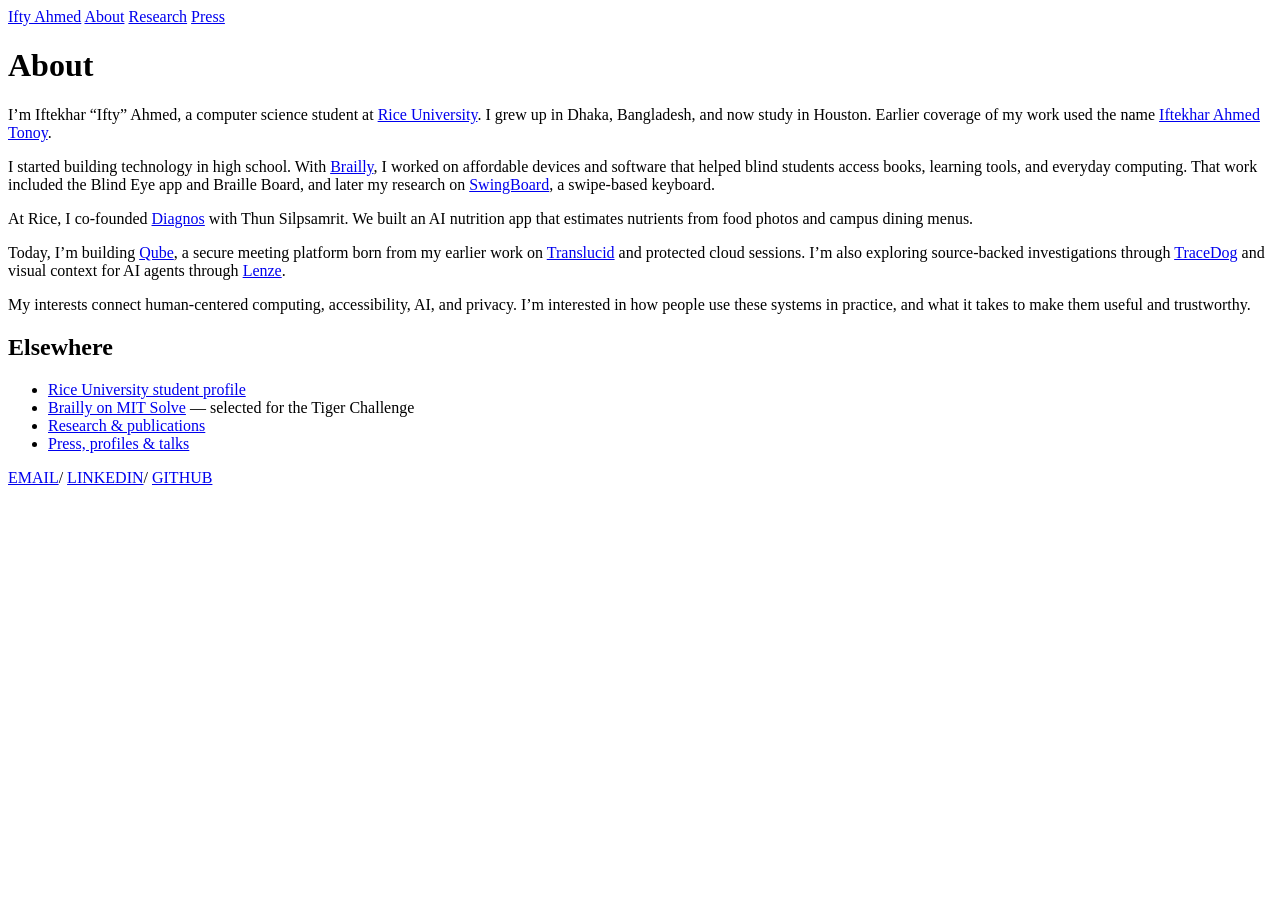
==== public/about/index.html @ 5ccd7718 "Expand founder stories and add Brailly project narrative" ====
<!doctype html>
<html lang="en">
<head>
  <meta charset="utf-8">
  <meta name="viewport" content="width=device-width, initial-scale=1">
  <title>About Iftekhar “Ifty” Ahmed</title>
  <meta name="description" content="The background of Iftekhar Ahmed (Ifty), formerly credited as Iftekhar Ahmed Tonoy: Brailly in Bangladesh, Diagnos at Rice, and current work on Qube and side projects TraceDog and Lenze.">
  <link rel="canonical" href="https://ahmedifty.com/about/">
  <meta property="og:title" content="About Iftekhar “Ifty” Ahmed">
  <meta property="og:description" content="The background of Iftekhar Ahmed (Ifty), formerly credited as Iftekhar Ahmed Tonoy: Brailly in Bangladesh, Diagnos at Rice, and current work on Qube and side projects TraceDog and Lenze.">
  <meta property="og:type" content="website">
  <meta property="og:url" content="https://ahmedifty.com/about/">
  <meta name="twitter:card" content="summary">
  <link rel="icon" href="/favicon.svg" type="image/svg+xml">
  <link rel="stylesheet" href="/style.css?v=20261014b">
  <script type="application/ld+json">{"@context": "https://schema.org", "@graph": [{"@type": "Person", "@id": "https://ahmedifty.com/#person", "name": "Iftekhar Ahmed", "alternateName": ["Ifty Ahmed", "Iftekhar Ahmed Tonoy", "Iftekhar “Ifty” Ahmed"], "url": "https://ahmedifty.com/", "description": "Computer science student at Rice University, building secure communication systems, AI tools, and accessible technology.", "affiliation": {"@type": "CollegeOrUniversity", "name": "Rice University", "url": "https://www.rice.edu/"}, "sameAs": ["https://profiles.rice.edu/student/iftekhar-ifty-ahmed", "https://solve.mit.edu/solutions/14005", "https://www.linkedin.com/in/iftekhar-ahmed-", "https://github.com/IftekharAhmedID", "https://www.researchgate.net/profile/Iftekhar-Ahmed-31"]}, {"@type": "ProfilePage", "@id": "https://ahmedifty.com/about/#webpage", "url": "https://ahmedifty.com/about/", "name": "About Iftekhar “Ifty” Ahmed", "mainEntity": {"@id": "https://ahmedifty.com/#person"}}]}</script>
</head>
<body>
  <main>
    <nav aria-label="Main navigation"><a href="/">Ifty Ahmed</a> <a href="/about/" aria-current="page">About</a> <a href="/research/">Research</a> <a href="/press/">Press</a></nav>
    <h1 class="page-title">About</h1>
    <p>I’m Iftekhar “Ifty” Ahmed, a computer science student at <a href="https://profiles.rice.edu/student/iftekhar-ifty-ahmed">Rice University</a>. I grew up in Dhaka, Bangladesh, and now study in Houston. Earlier coverage of my work used the name <a href="https://www.dhakatribune.com/science-technology-environment/189606/a-homegrown-app-help-assist-blind-people-with">Iftekhar Ahmed Tonoy</a>.</p>
    <p>I started building technology in high school. With <a href="/works/brailly/">Brailly</a>, I worked on affordable devices and software that helped blind students access books, learning tools, and everyday computing. That work included the Blind Eye app and Braille Board, and later my research on <a href="/research/">SwingBoard</a>, a swipe-based keyboard.</p>
    <p>At Rice, I co-founded <a href="/works/diagnos/">Diagnos</a> with Thun Silpsamrit. We built an AI nutrition app that estimates nutrients from food photos and campus dining menus.</p>
    <p>Today, I’m building <a href="/works/qube/">Qube</a>, a secure meeting platform born from my earlier work on <a href="/works/translucid/">Translucid</a> and protected cloud sessions. I’m also exploring source-backed investigations through <a href="/works/tracedog/">TraceDog</a> and visual context for AI agents through <a href="/works/lenze/">Lenze</a>.</p>
    <p>My interests connect human-centered computing, accessibility, AI, and privacy. I’m interested in how people use these systems in practice, and what it takes to make them useful and trustworthy.</p>
    <section class="section" aria-labelledby="elsewhere">
      <h2 id="elsewhere">Elsewhere</h2>
      <ul class="plain-list">
        <li><a href="https://profiles.rice.edu/student/iftekhar-ifty-ahmed">Rice University student profile</a></li>
        <li><a href="https://solve.mit.edu/solutions/14005">Brailly on MIT Solve</a> <span class="small">— selected for the Tiger Challenge</span></li>
        <li><a href="/research/">Research &amp; publications</a></li>
        <li><a href="/press/">Press, profiles &amp; talks</a></li>
      </ul>
    </section>
    <footer class="social" aria-label="Contact links">
      <a href="mailto:iatonoy@gmail.com">EMAIL</a><span aria-hidden="true">/</span>
      <a href="https://www.linkedin.com/in/iftekhar-ahmed-">LINKEDIN</a><span aria-hidden="true">/</span>
      <a href="https://github.com/IftekharAhmedID">GITHUB</a>
    </footer>
  </main>
</body>
</html>
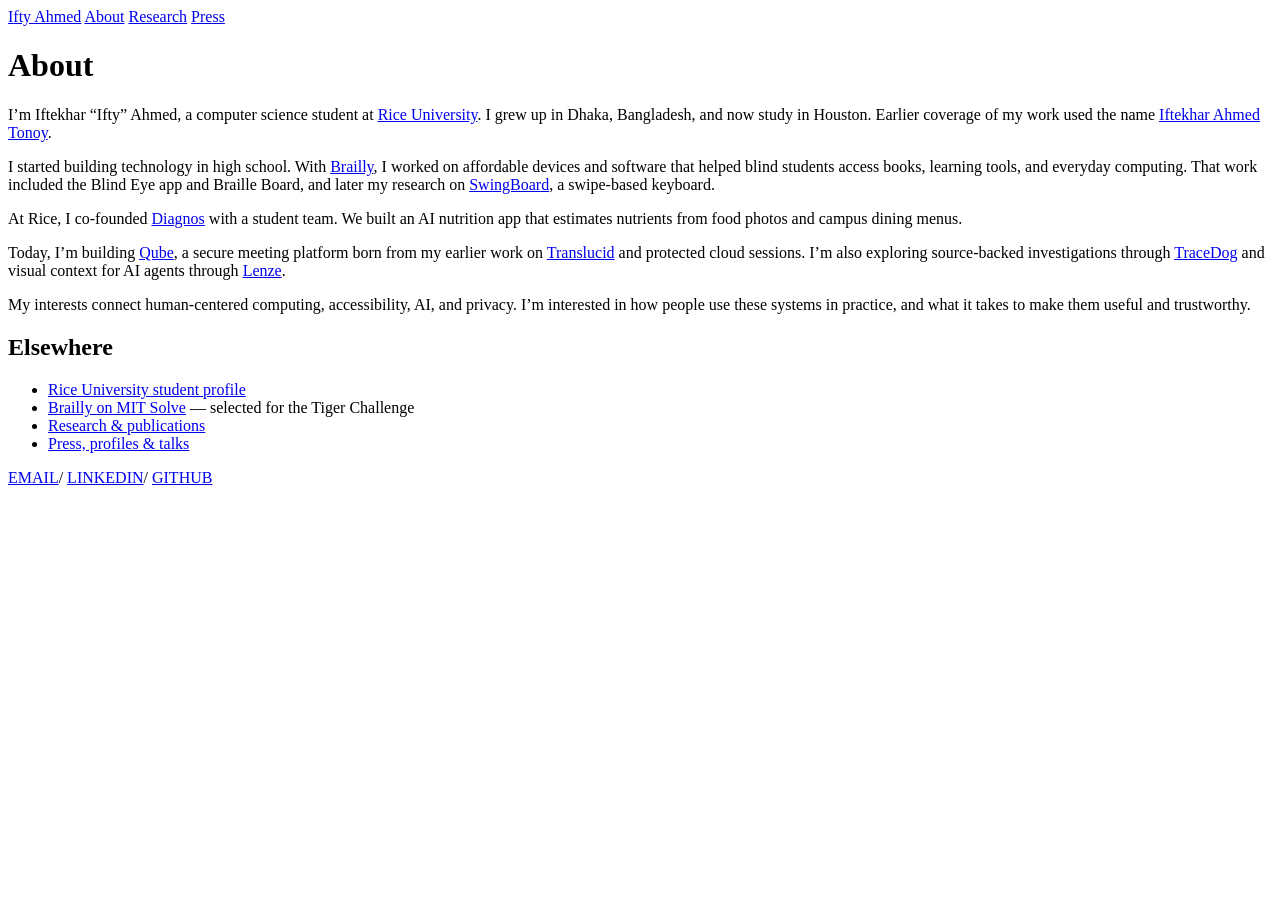
==== commit 836d6428: "Add Diagnos team origin and looping demo" ====
--- a/public/about/index.html
+++ b/public/about/index.html
@@ -12,7 +12,7 @@
   <meta property="og:url" content="https://ahmedifty.com/about/">
   <meta name="twitter:card" content="summary">
   <link rel="icon" href="/favicon.svg" type="image/svg+xml">
-  <link rel="stylesheet" href="/style.css?v=20261014b">
+  <link rel="stylesheet" href="/style.css?v=20261014-snapshots">
   <script type="application/ld+json">{"@context": "https://schema.org", "@graph": [{"@type": "Person", "@id": "https://ahmedifty.com/#person", "name": "Iftekhar Ahmed", "alternateName": ["Ifty Ahmed", "Iftekhar Ahmed Tonoy", "Iftekhar “Ifty” Ahmed"], "url": "https://ahmedifty.com/", "description": "Computer science student at Rice University, building secure communication systems, AI tools, and accessible technology.", "affiliation": {"@type": "CollegeOrUniversity", "name": "Rice University", "url": "https://www.rice.edu/"}, "sameAs": ["https://profiles.rice.edu/student/iftekhar-ifty-ahmed", "https://solve.mit.edu/solutions/14005", "https://www.linkedin.com/in/iftekhar-ahmed-", "https://github.com/IftekharAhmedID", "https://www.researchgate.net/profile/Iftekhar-Ahmed-31"]}, {"@type": "ProfilePage", "@id": "https://ahmedifty.com/about/#webpage", "url": "https://ahmedifty.com/about/", "name": "About Iftekhar “Ifty” Ahmed", "mainEntity": {"@id": "https://ahmedifty.com/#person"}}]}</script>
 </head>
 <body>
@@ -21,7 +21,7 @@
     <h1 class="page-title">About</h1>
     <p>I’m Iftekhar “Ifty” Ahmed, a computer science student at <a href="https://profiles.rice.edu/student/iftekhar-ifty-ahmed">Rice University</a>. I grew up in Dhaka, Bangladesh, and now study in Houston. Earlier coverage of my work used the name <a href="https://www.dhakatribune.com/science-technology-environment/189606/a-homegrown-app-help-assist-blind-people-with">Iftekhar Ahmed Tonoy</a>.</p>
     <p>I started building technology in high school. With <a href="/works/brailly/">Brailly</a>, I worked on affordable devices and software that helped blind students access books, learning tools, and everyday computing. That work included the Blind Eye app and Braille Board, and later my research on <a href="/research/">SwingBoard</a>, a swipe-based keyboard.</p>
-    <p>At Rice, I co-founded <a href="/works/diagnos/">Diagnos</a> with Thun Silpsamrit. We built an AI nutrition app that estimates nutrients from food photos and campus dining menus.</p>
+    <p>At Rice, I co-founded <a href="/works/diagnos/">Diagnos</a> with a student team. We built an AI nutrition app that estimates nutrients from food photos and campus dining menus.</p>
     <p>Today, I’m building <a href="/works/qube/">Qube</a>, a secure meeting platform born from my earlier work on <a href="/works/translucid/">Translucid</a> and protected cloud sessions. I’m also exploring source-backed investigations through <a href="/works/tracedog/">TraceDog</a> and visual context for AI agents through <a href="/works/lenze/">Lenze</a>.</p>
     <p>My interests connect human-centered computing, accessibility, AI, and privacy. I’m interested in how people use these systems in practice, and what it takes to make them useful and trustworthy.</p>
     <section class="section" aria-labelledby="elsewhere">
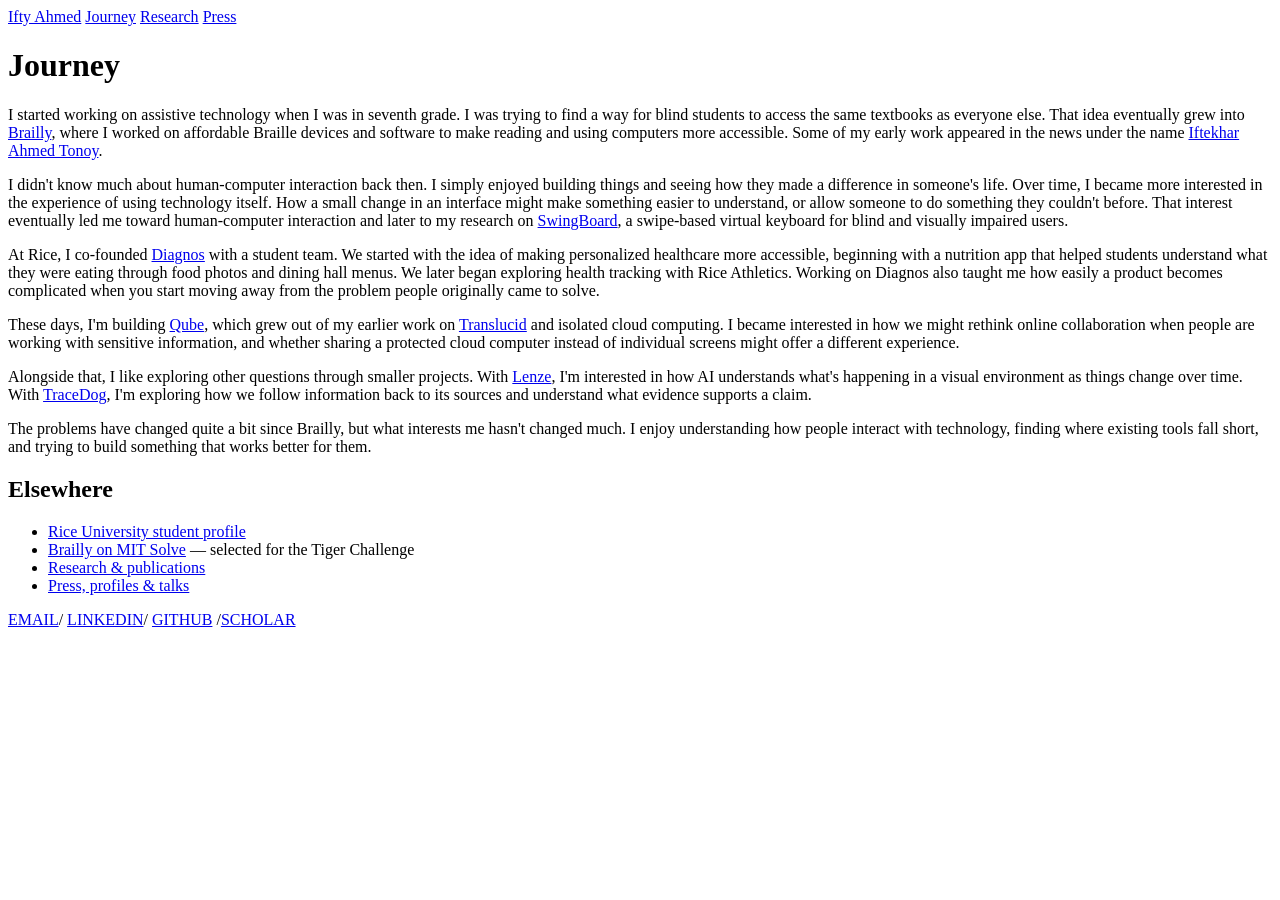
==== commit 5d96ef8f: "Refresh project stories, research, and landing visuals" ====
--- a/public/about/index.html
+++ b/public/about/index.html
@@ -1,43 +1,45 @@
-<!doctype html>
+<!DOCTYPE html>
+
 <html lang="en">
 <head>
-  <meta charset="utf-8">
-  <meta name="viewport" content="width=device-width, initial-scale=1">
-  <title>About Iftekhar “Ifty” Ahmed</title>
-  <meta name="description" content="The background of Iftekhar Ahmed (Ifty), formerly credited as Iftekhar Ahmed Tonoy: Brailly in Bangladesh, Diagnos at Rice, and current work on Qube and side projects TraceDog and Lenze.">
-  <link rel="canonical" href="https://ahmedifty.com/about/">
-  <meta property="og:title" content="About Iftekhar “Ifty” Ahmed">
-  <meta property="og:description" content="The background of Iftekhar Ahmed (Ifty), formerly credited as Iftekhar Ahmed Tonoy: Brailly in Bangladesh, Diagnos at Rice, and current work on Qube and side projects TraceDog and Lenze.">
-  <meta property="og:type" content="website">
-  <meta property="og:url" content="https://ahmedifty.com/about/">
-  <meta name="twitter:card" content="summary">
-  <link rel="icon" href="/favicon.svg" type="image/svg+xml">
-  <link rel="stylesheet" href="/style.css?v=20261014-snapshots">
-  <script type="application/ld+json">{"@context": "https://schema.org", "@graph": [{"@type": "Person", "@id": "https://ahmedifty.com/#person", "name": "Iftekhar Ahmed", "alternateName": ["Ifty Ahmed", "Iftekhar Ahmed Tonoy", "Iftekhar “Ifty” Ahmed"], "url": "https://ahmedifty.com/", "description": "Computer science student at Rice University, building secure communication systems, AI tools, and accessible technology.", "affiliation": {"@type": "CollegeOrUniversity", "name": "Rice University", "url": "https://www.rice.edu/"}, "sameAs": ["https://profiles.rice.edu/student/iftekhar-ifty-ahmed", "https://solve.mit.edu/solutions/14005", "https://www.linkedin.com/in/iftekhar-ahmed-", "https://github.com/IftekharAhmedID", "https://www.researchgate.net/profile/Iftekhar-Ahmed-31"]}, {"@type": "ProfilePage", "@id": "https://ahmedifty.com/about/#webpage", "url": "https://ahmedifty.com/about/", "name": "About Iftekhar “Ifty” Ahmed", "mainEntity": {"@id": "https://ahmedifty.com/#person"}}]}</script>
+<meta charset="utf-8"/>
+<meta content="width=device-width, initial-scale=1" name="viewport"/>
+<title>Journey — Iftekhar “Ifty” Ahmed</title>
+<meta content="The background of Iftekhar Ahmed (Ifty), formerly credited as Iftekhar Ahmed Tonoy: Brailly in Bangladesh, Diagnos at Rice, and current work on Qube and side projects TraceDog and Lenze." name="description"/>
+<link href="https://ahmedifty.com/about/" rel="canonical"/>
+<meta content="Journey — Iftekhar “Ifty” Ahmed" property="og:title"/>
+<meta content="The background of Iftekhar Ahmed (Ifty), formerly credited as Iftekhar Ahmed Tonoy: Brailly in Bangladesh, Diagnos at Rice, and current work on Qube and side projects TraceDog and Lenze." property="og:description"/>
+<meta content="website" property="og:type"/>
+<meta content="https://ahmedifty.com/about/" property="og:url"/>
+<meta content="summary" name="twitter:card"/>
+<link href="/favicon.svg" rel="icon" type="image/svg+xml"/>
+<link href="/style.css?v=20261014-snapshots" rel="stylesheet"/>
+<script type="application/ld+json">{"@context": "https://schema.org", "@graph": [{"@type": "Person", "@id": "https://ahmedifty.com/#person", "name": "Iftekhar Ahmed", "alternateName": ["Ifty Ahmed", "Iftekhar Ahmed Tonoy", "Iftekhar “Ifty” Ahmed"], "url": "https://ahmedifty.com/", "description": "Computer science student at Rice University, building secure communication systems, AI tools, and accessible technology.", "affiliation": {"@type": "CollegeOrUniversity", "name": "Rice University", "url": "https://www.rice.edu/"}, "sameAs": ["https://profiles.rice.edu/student/iftekhar-ifty-ahmed", "https://solve.mit.edu/solutions/14005", "https://www.linkedin.com/in/iftekhar-ahmed-", "https://github.com/IftekharAhmedID", "https://www.researchgate.net/profile/Iftekhar-Ahmed-31"]}, {"@type": "ProfilePage", "@id": "https://ahmedifty.com/about/#webpage", "url": "https://ahmedifty.com/about/", "name": "Journey — Iftekhar “Ifty” Ahmed", "mainEntity": {"@id": "https://ahmedifty.com/#person"}}]}</script>
 </head>
 <body>
-  <main>
-    <nav aria-label="Main navigation"><a href="/">Ifty Ahmed</a> <a href="/about/" aria-current="page">About</a> <a href="/research/">Research</a> <a href="/press/">Press</a></nav>
-    <h1 class="page-title">About</h1>
-    <p>I’m Iftekhar “Ifty” Ahmed, a computer science student at <a href="https://profiles.rice.edu/student/iftekhar-ifty-ahmed">Rice University</a>. I grew up in Dhaka, Bangladesh, and now study in Houston. Earlier coverage of my work used the name <a href="https://www.dhakatribune.com/science-technology-environment/189606/a-homegrown-app-help-assist-blind-people-with">Iftekhar Ahmed Tonoy</a>.</p>
-    <p>I started building technology in high school. With <a href="/works/brailly/">Brailly</a>, I worked on affordable devices and software that helped blind students access books, learning tools, and everyday computing. That work included the Blind Eye app and Braille Board, and later my research on <a href="/research/">SwingBoard</a>, a swipe-based keyboard.</p>
-    <p>At Rice, I co-founded <a href="/works/diagnos/">Diagnos</a> with a student team. We built an AI nutrition app that estimates nutrients from food photos and campus dining menus.</p>
-    <p>Today, I’m building <a href="/works/qube/">Qube</a>, a secure meeting platform born from my earlier work on <a href="/works/translucid/">Translucid</a> and protected cloud sessions. I’m also exploring source-backed investigations through <a href="/works/tracedog/">TraceDog</a> and visual context for AI agents through <a href="/works/lenze/">Lenze</a>.</p>
-    <p>My interests connect human-centered computing, accessibility, AI, and privacy. I’m interested in how people use these systems in practice, and what it takes to make them useful and trustworthy.</p>
-    <section class="section" aria-labelledby="elsewhere">
-      <h2 id="elsewhere">Elsewhere</h2>
-      <ul class="plain-list">
-        <li><a href="https://profiles.rice.edu/student/iftekhar-ifty-ahmed">Rice University student profile</a></li>
-        <li><a href="https://solve.mit.edu/solutions/14005">Brailly on MIT Solve</a> <span class="small">— selected for the Tiger Challenge</span></li>
-        <li><a href="/research/">Research &amp; publications</a></li>
-        <li><a href="/press/">Press, profiles &amp; talks</a></li>
-      </ul>
-    </section>
-    <footer class="social" aria-label="Contact links">
-      <a href="mailto:iatonoy@gmail.com">EMAIL</a><span aria-hidden="true">/</span>
-      <a href="https://www.linkedin.com/in/iftekhar-ahmed-">LINKEDIN</a><span aria-hidden="true">/</span>
-      <a href="https://github.com/IftekharAhmedID">GITHUB</a>
-    </footer>
-  </main>
+<main>
+<nav aria-label="Main navigation"><a href="/">Ifty Ahmed</a> <a aria-current="page" href="/about/">Journey</a> <a href="/research/">Research</a> <a href="/press/">Press</a></nav>
+<h1 class="page-title">Journey</h1>
+<p>I started working on assistive technology when I was in seventh grade. I was trying to find a way for blind students to access the same textbooks as everyone else. That idea eventually grew into <a href="/works/brailly/">Brailly</a>, where I worked on affordable Braille devices and software to make reading and using computers more accessible. Some of my early work appeared in the news under the name <a href="https://www.dhakatribune.com/science-technology-environment/189606/a-homegrown-app-help-assist-blind-people-with">Iftekhar Ahmed Tonoy</a>.</p>
+<p>I didn't know much about human-computer interaction back then. I simply enjoyed building things and seeing how they made a difference in someone's life. Over time, I became more interested in the experience of using technology itself. How a small change in an interface might make something easier to understand, or allow someone to do something they couldn't before. That interest eventually led me toward human-computer interaction and later to my research on <a href="/research/">SwingBoard</a>, a swipe-based virtual keyboard for blind and visually impaired users.</p>
+<p>At Rice, I co-founded <a href="/works/diagnos/">Diagnos</a> with a student team. We started with the idea of making personalized healthcare more accessible, beginning with a nutrition app that helped students understand what they were eating through food photos and dining hall menus. We later began exploring health tracking with Rice Athletics. Working on Diagnos also taught me how easily a product becomes complicated when you start moving away from the problem people originally came to solve.</p>
+<p>These days, I'm building <a href="/works/qube/">Qube</a>, which grew out of my earlier work on <a href="/works/translucid/">Translucid</a> and isolated cloud computing. I became interested in how we might rethink online collaboration when people are working with sensitive information, and whether sharing a protected cloud computer instead of individual screens might offer a different experience.</p>
+<p>Alongside that, I like exploring other questions through smaller projects. With <a href="/works/lenze/">Lenze</a>, I'm interested in how AI understands what's happening in a visual environment as things change over time. With <a href="/works/tracedog/">TraceDog</a>, I'm exploring how we follow information back to its sources and understand what evidence supports a claim.</p>
+<p>The problems have changed quite a bit since Brailly, but what interests me hasn't changed much. I enjoy understanding how people interact with technology, finding where existing tools fall short, and trying to build something that works better for them.</p>
+<section aria-labelledby="elsewhere" class="section">
+<h2 id="elsewhere">Elsewhere</h2>
+<ul class="plain-list">
+<li><a href="https://profiles.rice.edu/student/iftekhar-ifty-ahmed">Rice University student profile</a></li>
+<li><a href="https://solve.mit.edu/solutions/14005">Brailly on MIT Solve</a> <span class="small">— selected for the Tiger Challenge</span></li>
+<li><a href="/research/">Research &amp; publications</a></li>
+<li><a href="/press/">Press, profiles &amp; talks</a></li>
+</ul>
+</section>
+<footer aria-label="Contact links" class="social">
+<a href="mailto:iatonoy@gmail.com">EMAIL</a><span aria-hidden="true">/</span>
+<a href="https://www.linkedin.com/in/iftekhar-ahmed-">LINKEDIN</a><span aria-hidden="true">/</span>
+<a href="https://github.com/IftekharAhmedID">GITHUB</a>
+<span aria-hidden="true">/</span><a href="https://scholar.google.com/citations?user=drQ6MO4AAAAJ">SCHOLAR</a></footer>
+</main>
 </body>
 </html>
